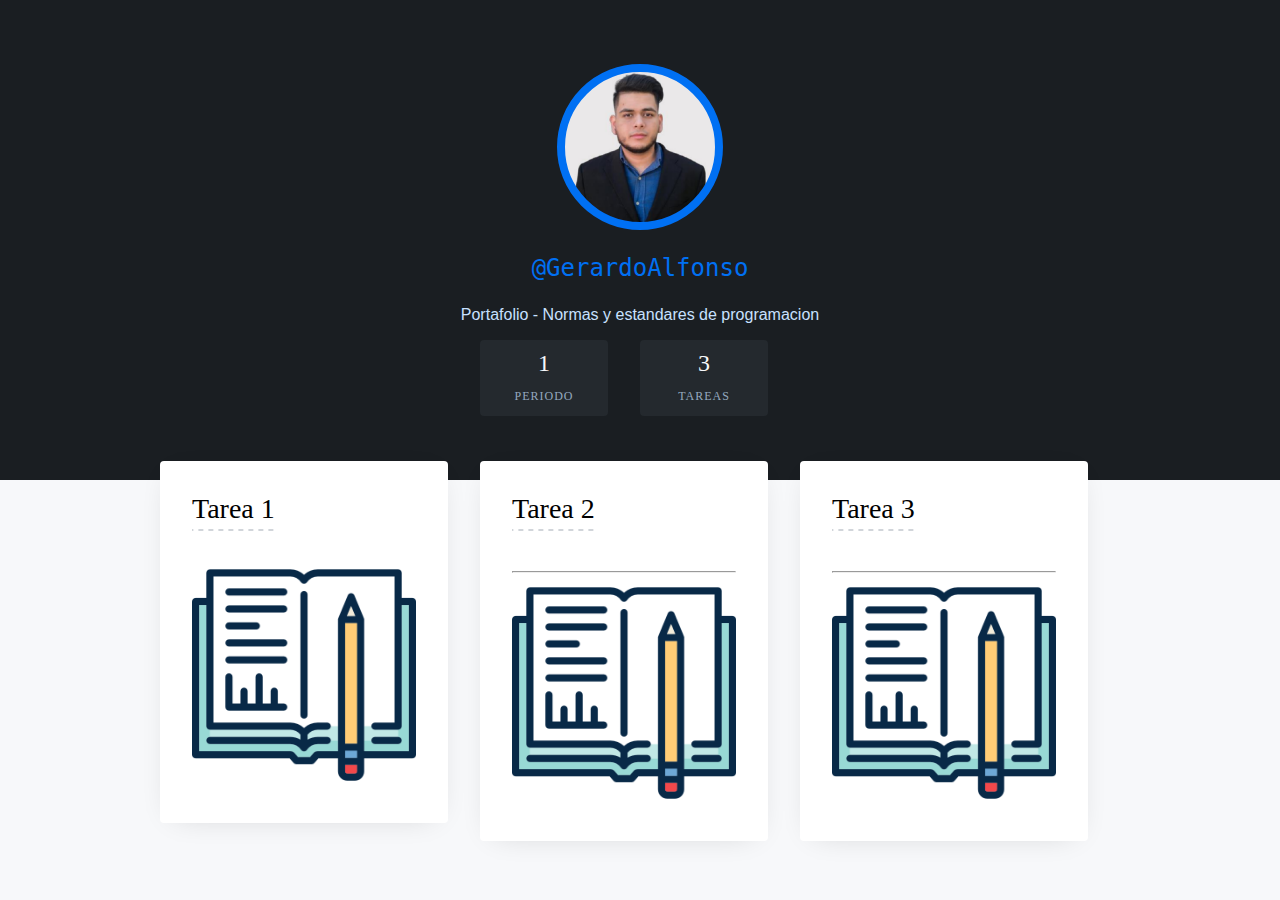
==== index.html @ a2e7a128 "Initial commit" ====
<!DOCTYPE html>
<html lang="es">
<head>
    <meta charset="UTF-8">
    <meta http-equiv="X-UA-Compatible" content="IE=edge">
    <meta name="viewport" content="width=device-width, initial-scale=1.0">
    <title>Portafolio</title>
    <link rel="stylesheet" href="styles.css">
</head>
<body>
    
    <div class="resume">
        <div class="user-info">
            <div class="photo">
            
            </div>
            <div class="name">
                <p>@GerardoAlfonso</p>
            </div>
            <div class="description">
                <p>Portafolio - Normas y estandares de programacion</p>
            </div>
            <div class="card-header">
                <div class="card-1">
                    <p class="card-header-number"> 1</p>
                    <p class="card-header-title">Periodo</p>
                </div>
                <div class="card-2">
                    <p class="card-header-number">3</p>
                    <p class="card-header-title">Tareas</p>
                </div>
            </div>
        </div>
    </div>
    <div class="content">
        <div class="cards">
            <div class="card-generic">
                <p class="card-title">Tarea 1</p>
                <img src="homework.png" alt="Tarea 1">
            </div>

            <div class="card-generic">
                <p class="card-title">Tarea 2</p>
                <hr>
                <img src="homework.png" alt="Tarea 2">
            </div>

            <div class="card-generic">
                <p class="card-title">Tarea 3</p>
                <hr>
                <img src="homework.png" alt="Tarea 3">
            </div>
        </div>
    </div>

</body>
</html>
---- styles.css ----
html{
    margin: 0;
    padding: 0;
}
body{
    margin: 0;
    padding: 0;
    background-color:  rgb(247, 248, 250);
}
:root{
    --dark-navy: #020c1b;
    --navy: #0a192f;
    --light-navy: #112240;
    --lightest-navy: #233554;
    --navy-shadow: rgba(2,12,27,0.7);
    --dark-slate: #495670;
    --slate: #8892b0;
    --light-slate: #a8b2d1;
    --lightest-slate: #ccd6f6;
    --white: #e6f1ff;
    --green: #64ffda;
    --green-tint: rgba(100,255,218,0.1);
    --pink: #f57dff;
    --blue: #57cbff;
    --font-sans: "Calibre","Inter","San Francisco","SF Pro Text",-apple-system,system-ui,sans-serif;
    --font-mono: "SF Mono","Fira Code","Fira Mono","Roboto Mono",monospace;
    --fz-xxs: 12px;
    --fz-xs: 13px;
    --fz-sm: 14px;
    --fz-md: 16px;
    --fz-lg: 18px;
    --fz-xl: 20px;
    --fz-xxl: 22px;
    --fz-heading: 32px;
    --border-radius: 4px;
    --nav-height: 100px;
    --nav-scroll-height: 70px;
    --tab-height: 42px;
    --tab-width: 120px;
}
.resume
{
    padding-top: 5%;
    padding-bottom: 10%;
    text-align: center;
    background-color: rgb(26, 30, 34);
}
.user-info
{
    margin: auto;
}
.photo{
    margin: 0px auto;
    width: 150px;
    height: 150px;
    background-image: url('profile.png');
    background-size: cover;
    border-radius: 50%;
    border: 0.5rem solid rgb(0, 112, 243);
}
.name{
    margin: 0px auto;
    margin-bottom: 1.5rem;
    font-family: "SF Mono", "Fira Code", "Fira Mono", "Roboto Mono", "Lucida Console", Monaco, monospace;
    color: rgb(0, 112, 243);    
    font-size: 1.5rem;
}
.description
{
    font-family: Inter, system, -apple-system, BlinkMacSystemFont, Roboto, "Segoe UI", Arial, sans-serif;
    color: rgb(200, 225, 255);
    text-align: center;
}
.card-header{
    display: flex;
    justify-content: center;
}
.card-1, .card-2
{
    margin-right: 2rem;
    width: 10%;
    max-width: 150px;
    -webkit-box-pack: center;
    justify-content: center;
    -webkit-box-align: center;
    align-items: center;
    flex-direction: column;
    border-radius: 0.25rem;
    text-align: center;
    background-color: rgb(36, 41, 46);
}

.card-header-number
{
    color: rgb(246, 248, 250);
    font-size: 1.5rem;
    margin-top: 10px;
    margin-bottom: 0;
}
.card-header-title
{
    text-transform: uppercase;
    font-size: 0.75rem;
    letter-spacing: 1px;
    margin-top: 0.75rem;
    color: rgba(200, 225, 255, 0.7);
}

/* ******* */
.content
{
    margin-left: 10em;
    margin-right: 10em;
}

.cards{
    display: flex;
    justify-content: center;
    margin-top: -5%;
}

.card-generic
{   
    margin-right: 2rem;
    width: calc(33% - 4rem);
    max-width: 300px;
    height: 50%;
    background-color: rgb(255, 255, 255);
    padding: 2rem;
    border-radius: 0.25rem;
    box-shadow: rgb(0 0 0 / 20%) 0px 5px 30px -15px;
}

.card-generic .card-title
{
    display: inline-block;
    margin: 0px;
    font-size: 1.75rem;
    background-image: linear-gradient(90deg, rgb(209, 213, 218) 50%, rgba(255, 255, 255, 0) 0px);
    background-position: center bottom;
    background-repeat: repeat-x;
    background-size: 10px 2px;
    padding-bottom: 6px;
    margin-bottom: 2rem;
}
.card-generic > img
{
    width:100%;
    height:100%;
    object-fit: cover;
}

@media screen and (max-width: 1440px) {
    .cards
    {
        margin-top: -5%;
    }
    .resume{
        padding-bottom: 15%;
    }
}
@media screen and (max-width: 2560px) {
    .cards
    {
        margin-top: -2%;
    }
    .resume{
        padding-bottom: 5%;
    }

}
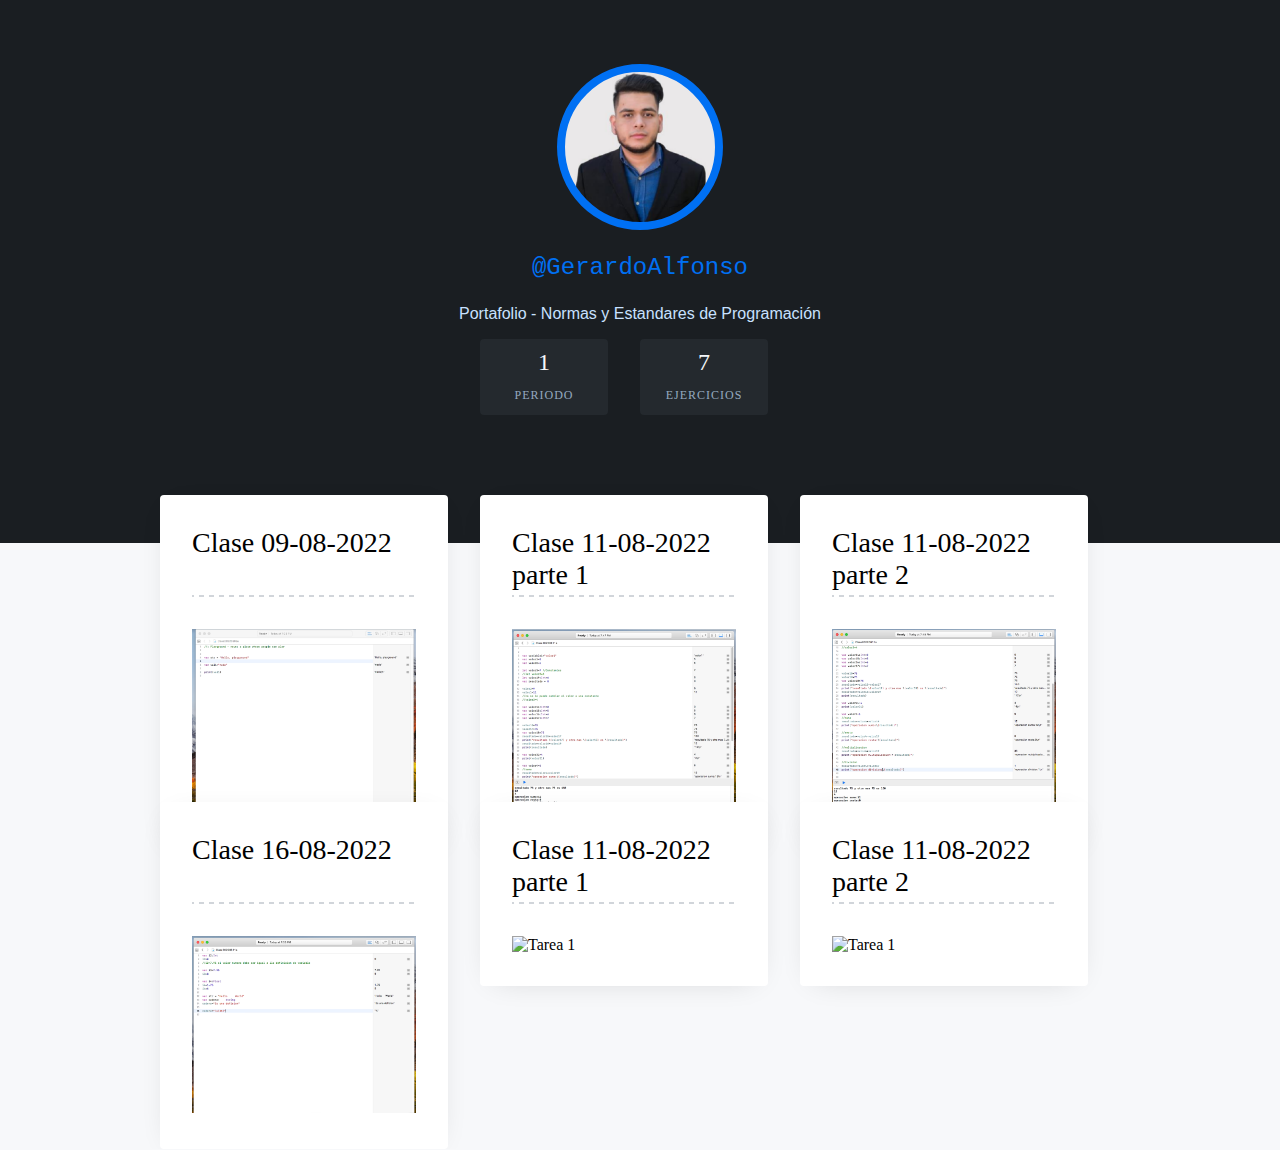
==== commit a9717208: "add modal to show image and responvie desing" ====
--- a/index.html
+++ b/index.html
@@ -5,7 +5,7 @@
     <meta http-equiv="X-UA-Compatible" content="IE=edge">
     <meta name="viewport" content="width=device-width, initial-scale=1.0">
     <title>Portafolio</title>
-    <link rel="stylesheet" href="styles.css">
+    <link rel="stylesheet" href="css/styles.css">
 </head>
 <body>
     
@@ -18,7 +18,7 @@
                 <p>@GerardoAlfonso</p>
             </div>
             <div class="description">
-                <p>Portafolio - Normas y estandares de programacion</p>
+                <p>Portafolio - Normas y Estandares de Programación</p>
             </div>
             <div class="card-header">
                 <div class="card-1">
@@ -26,32 +26,61 @@
                     <p class="card-header-title">Periodo</p>
                 </div>
                 <div class="card-2">
-                    <p class="card-header-number">3</p>
-                    <p class="card-header-title">Tareas</p>
+                    <p class="card-header-number">7</p>
+                    <p class="card-header-title">Ejercicios</p>
                 </div>
             </div>
         </div>
     </div>
+
     <div class="content">
         <div class="cards">
             <div class="card-generic">
-                <p class="card-title">Tarea 1</p>
-                <img src="homework.png" alt="Tarea 1">
+                <p class="card-title">Clase 09-08-2022 &nbsp; &nbsp;</p>
+                <div class="modal-container">
+                    <img src="/img/clase_09-08-2022.png" alt="Tarea 1">
+                </div>
             </div>
 
             <div class="card-generic">
-                <p class="card-title">Tarea 2</p>
-                <hr>
-                <img src="homework.png" alt="Tarea 2">
+                <p class="card-title">Clase 11-08-2022 parte 1</p>
+                <div class="modal-container">
+                    <img src="/img/Clase_11-08-2022_1.png" alt="Tarea 1">
+                </div>
             </div>
 
             <div class="card-generic">
-                <p class="card-title">Tarea 3</p>
-                <hr>
-                <img src="homework.png" alt="Tarea 3">
+                <p class="card-title">Clase 11-08-2022 parte 2</p>
+                <div class="modal-container">
+                    <img src="/img/Clase 11-08-2022_2.png" alt="Tarea 1">
+                </div>
+            </div>
+        </div>
+
+        <div class="cards second">
+            <div class="card-generic">
+                <p class="card-title">Clase 16-08-2022 &nbsp; &nbsp;</p>
+                <div class="modal-container">
+                    <img src="/img/Clase_16-08-2022.png" alt="Tarea 1">
+                </div>
+            </div>
+
+            <div class="card-generic">
+                <p class="card-title">Clase 11-08-2022 parte 1</p>
+                <div class="modal-container">
+                    <img src="/img/" alt="Tarea 1">
+                </div>
+            </div>
+
+            <div class="card-generic">
+                <p class="card-title">Clase 11-08-2022 parte 2</p>
+                <div class="modal-container">
+                    <img src="/img/" alt="Tarea 1">
+                </div>
             </div>
         </div>
     </div>
 
 </body>
+<script src="js/modal.js"></script>
 </html>--- a/css/styles.css
+++ b/css/styles.css
@@ -0,0 +1,247 @@
+html{
+    margin: 0;
+    padding: 0;
+}
+body{
+    margin: 0;
+    padding: 0;
+    background-color:  rgb(247, 248, 250);
+}
+:root{
+    --dark-navy: #020c1b;
+    --navy: #0a192f;
+    --light-navy: #112240;
+    --lightest-navy: #233554;
+    --navy-shadow: rgba(2,12,27,0.7);
+    --dark-slate: #495670;
+    --slate: #8892b0;
+    --light-slate: #a8b2d1;
+    --lightest-slate: #ccd6f6;
+    --white: #e6f1ff;
+    --green: #64ffda;
+    --green-tint: rgba(100,255,218,0.1);
+    --pink: #f57dff;
+    --blue: #57cbff;
+    --font-sans: "Calibre","Inter","San Francisco","SF Pro Text",-apple-system,system-ui,sans-serif;
+    --font-mono: "SF Mono","Fira Code","Fira Mono","Roboto Mono",monospace;
+    --fz-xxs: 12px;
+    --fz-xs: 13px;
+    --fz-sm: 14px;
+    --fz-md: 16px;
+    --fz-lg: 18px;
+    --fz-xl: 20px;
+    --fz-xxl: 22px;
+    --fz-heading: 32px;
+    --border-radius: 4px;
+    --nav-height: 100px;
+    --nav-scroll-height: 70px;
+    --tab-height: 42px;
+    --tab-width: 120px;
+}
+.resume
+{
+    padding-top: 5%;
+    padding-bottom: 10%;
+    text-align: center;
+    background-color: rgb(26, 30, 34);
+}
+.user-info
+{
+    margin: auto;
+}
+.photo{
+    margin: 0px auto;
+    width: 150px;
+    height: 150px;
+    background-image: url('../img/profile.png');
+    background-size: cover;
+    border-radius: 50%;
+    border: 0.5rem solid rgb(0, 112, 243);
+}
+.name{
+    margin: 0px auto;
+    margin-bottom: 1.5rem;
+    font-family: "SF Mono", "Fira Code", "Fira Mono", "Roboto Mono", "Lucida Console", Monaco, monospace;
+    color: rgb(0, 112, 243);    
+    font-size: 1.5rem;
+}
+.description
+{
+    font-family: Inter, system, -apple-system, BlinkMacSystemFont, Roboto, "Segoe UI", Arial, sans-serif;
+    color: rgb(200, 225, 255);
+    text-align: center;
+}
+.card-header{
+    display: flex;
+    justify-content: center;
+}
+.card-1, .card-2
+{
+    margin-right: 2rem;
+    width: 10%;
+    max-width: 150px;
+    -webkit-box-pack: center;
+    justify-content: center;
+    -webkit-box-align: center;
+    align-items: center;
+    flex-direction: column;
+    border-radius: 0.25rem;
+    text-align: center;
+    background-color: rgb(36, 41, 46);
+}
+
+.card-header-number
+{
+    color: rgb(246, 248, 250);
+    font-size: 1.5rem;
+    margin-top: 10px;
+    margin-bottom: 0;
+}
+.card-header-title
+{
+    text-transform: uppercase;
+    font-size: 0.75rem;
+    letter-spacing: 1px;
+    margin-top: 0.75rem;
+    color: rgba(200, 225, 255, 0.7);
+}
+
+/* ******* */
+.content
+{
+    margin-left: 10em;
+    margin-right: 10em;
+}
+
+.cards{
+    display: flex;
+    justify-content: center;
+    margin-top: -5%;
+}
+
+.cards.second{
+    display: flex;
+    justify-content: center;
+    margin-top: -5%;
+}
+
+
+.card-generic
+{   
+    margin-right: 2rem;
+    width: calc(33% - 4rem);
+    max-width: 300px;
+    height: 50%;
+    background-color: rgb(255, 255, 255);
+    padding: 2rem;
+    border-radius: 0.25rem;
+    box-shadow: rgb(0 0 0 / 20%) 0px 5px 30px -15px;
+}
+
+.card-generic .card-title
+{
+    display: inline-block;
+    margin: 0px;
+    font-size: 1.75rem;
+    background-image: linear-gradient(90deg, rgb(209, 213, 218) 50%, rgba(255, 255, 255, 0) 0px);
+    background-position: center bottom;
+    background-repeat: repeat-x;
+    background-size: 10px 2px;
+    padding-bottom: 6px;
+    margin-bottom: 2rem;
+}
+.card-generic > .modal-container > img
+{
+    width:100%;
+    height:100%;
+    object-fit: cover;
+}
+
+
+/* .modal-container{
+    display: inline-block;
+    position: relative;
+} */
+
+.modal-container.active{
+    position: fixed;
+    /* width: 100%;
+    height: 100%; */
+    display: flex;
+    justify-content: center;
+    align-items: center;
+    top: 20vh;
+    left: 10%;
+}
+
+.modal-container.active img{
+    z-index: 1;
+    width: 100%;
+    height: 100%;
+}
+
+.modal-container.active::after{
+    content: '';
+    position: fixed;
+    width: 100vw;
+    height: 100vh;
+    top: 0;
+    left: 0;
+    background-color: rgba(0,0,0,0.65);
+    z-index: 0;
+}
+
+
+
+
+@media screen and (min-width: 1024px) and (max-width: 1439px){
+    .modal-container.active{
+        left: 17%;
+    }
+    
+}
+
+
+@media screen and (min-width: 1440px) and (max-width: 2000px){
+    .cards
+    {
+        margin-top: -5%;
+    }
+    .resume{
+        padding-bottom: 15%;
+    }
+    .cards.second{
+        margin-top: 5%;
+    }
+    .modal-container.active{
+        left: 22%;
+    }
+    
+}
+@media screen and (min-width: 2001px) and (max-width: 2560px) {
+    .cards
+    {
+        margin-top: -2%;
+    }
+    .resume{
+        padding-bottom: 5%;
+    }
+    .cards.second{
+        margin-top: 1.5%;
+    }
+
+    .modal-container.active{
+        left: 35%;
+    }
+
+
+}
+
+
+
+
+
+
+
+
+
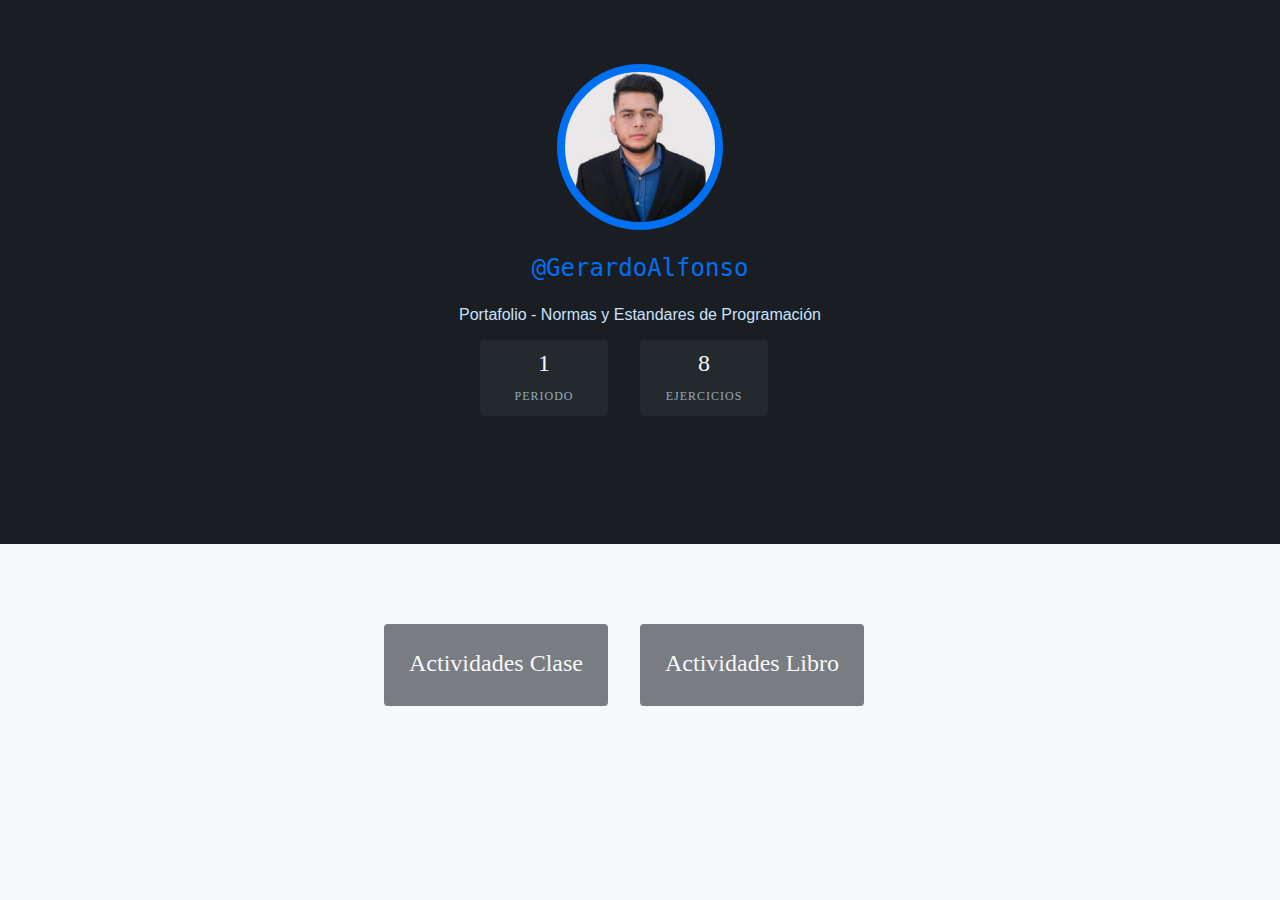
==== commit 79c7ac7e: "primer periodo finalizado" ====
--- a/index.html
+++ b/index.html
@@ -23,7 +23,7 @@
             <div class="card-header">
                 <div class="card-1">
                     <p class="card-header-number"> 1</p>
-                    <p class="card-header-title">Periodo</p>
+                    <p class="card-header-title">Periodos</p>
                 </div>
                 <div class="card-2">
                     <p class="card-header-number">7</p>
@@ -33,54 +33,8 @@
         </div>
     </div>
 
-    <div class="content">
-        <div class="cards">
-            <div class="card-generic">
-                <p class="card-title">Clase 09-08-2022 &nbsp; &nbsp;</p>
-                <div class="modal-container">
-                    <img src="/img/clase_09-08-2022.png" alt="Tarea 1">
-                </div>
-            </div>
-
-            <div class="card-generic">
-                <p class="card-title">Clase 11-08-2022 parte 1</p>
-                <div class="modal-container">
-                    <img src="/img/Clase_11-08-2022_1.png" alt="Tarea 1">
-                </div>
-            </div>
-
-            <div class="card-generic">
-                <p class="card-title">Clase 11-08-2022 parte 2</p>
-                <div class="modal-container">
-                    <img src="/img/Clase 11-08-2022_2.png" alt="Tarea 1">
-                </div>
-            </div>
-        </div>
-
-        <div class="cards second">
-            <div class="card-generic">
-                <p class="card-title">Clase 16-08-2022 &nbsp; &nbsp;</p>
-                <div class="modal-container">
-                    <img src="/img/Clase_16-08-2022.png" alt="Tarea 1">
-                </div>
-            </div>
-
-            <div class="card-generic">
-                <p class="card-title">Clase 11-08-2022 parte 1</p>
-                <div class="modal-container">
-                    <img src="/img/" alt="Tarea 1">
-                </div>
-            </div>
-
-            <div class="card-generic">
-                <p class="card-title">Clase 11-08-2022 parte 2</p>
-                <div class="modal-container">
-                    <img src="/img/" alt="Tarea 1">
-                </div>
-            </div>
-        </div>
-    </div>
-
 </body>
-<script src="js/modal.js"></script>
+<script>
+    window.location = ("/Periodos/1");
+</script>
 </html>--- a/css/styles.css
+++ b/css/styles.css
@@ -198,6 +198,9 @@
     .modal-container.active{
         left: 17%;
     }
+    .cards.second{
+        margin-top: 5%;
+    }
     
 }
 
@@ -238,10 +241,49 @@
 }
 
 
-
-
-
-
-
-
-
+.active {
+    display: none;
+}
+
+.section, .back{
+    display: flex;
+    justify-content: center;
+}
+.section-1, .section-2
+{
+    margin-right: 2rem;
+    margin-top: 5rem;
+    width: 15%;
+    max-width: 300px;
+    height: 15%;
+    max-height: 300px;
+    padding-left: 1rem;
+    padding-right: 1rem;
+    padding-top: 1rem;
+    padding-bottom: 0.3rem;
+    -webkit-box-pack: center;
+    justify-content: center;
+    -webkit-box-align: center;
+    align-items: center;
+    flex-direction: column;
+    border-radius: 0.25rem;
+    text-align: center;
+    background-color: rgba(36, 41, 46, 0.6);
+    cursor: pointer;
+}
+
+.section-header-text
+{
+    color: rgb(246, 248, 250);
+    font-size: 1.5rem;
+    margin-top: 10px;    
+    /* margin-bottom: 0; */
+}
+
+
+
+
+
+
+
+
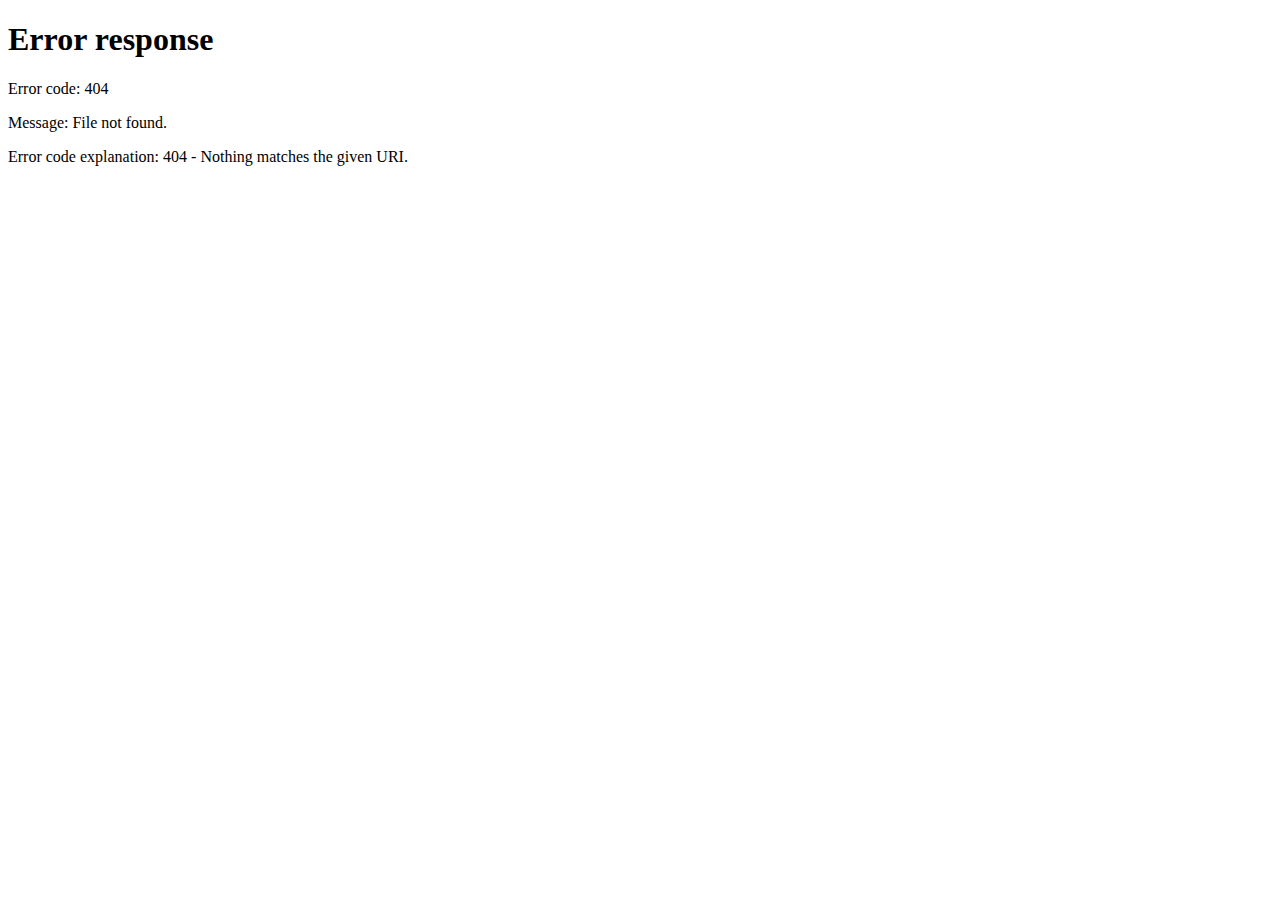
==== commit bd5005dc: "correccion url periodos" ====
--- a/index.html
+++ b/index.html
@@ -32,9 +32,16 @@
             </div>
         </div>
     </div>
+    <div class="" id="periodo1">
+        <div class="back">
+            <div class="section-1" id="periodo1">
+                <a href="Periodos/1/" class="section-header-text"> Periodo 1</a>
+            </div>
+        </div>
+    </div>
 
 </body>
 <script>
-    window.location = ("/Periodos/1");
+    window.location = window.location.href.substring(0,52) + "Periodos/1/index.html";
 </script>
 </html>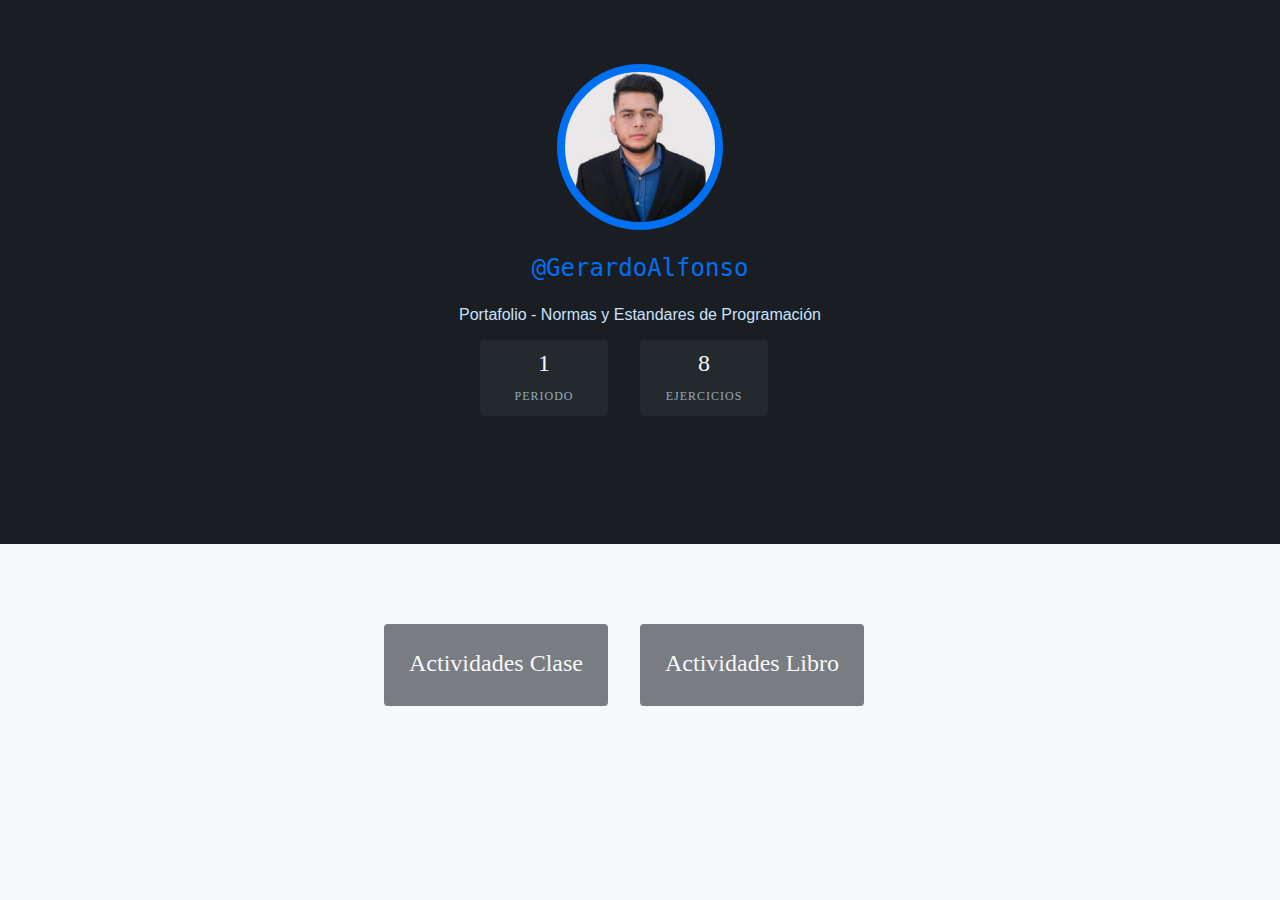
==== commit ac5834e6: "correccion final periodo 1 rutas web y redireccion automatica" ====
--- a/index.html
+++ b/index.html
@@ -32,7 +32,7 @@
             </div>
         </div>
     </div>
-    <div class="" id="periodo1">
+    <div class="" id="periodo1" >
         <div class="back">
             <div class="section-1" id="periodo1">
                 <a href="Periodos/1/" class="section-header-text"> Periodo 1</a>
@@ -42,6 +42,6 @@
 
 </body>
 <script>
-    window.location = window.location.href.substring(0,52) + "Periodos/1/index.html";
+    window.location = window.location.href.replace("index.html", "") + "Periodos/1/index.html";
 </script>
 </html>